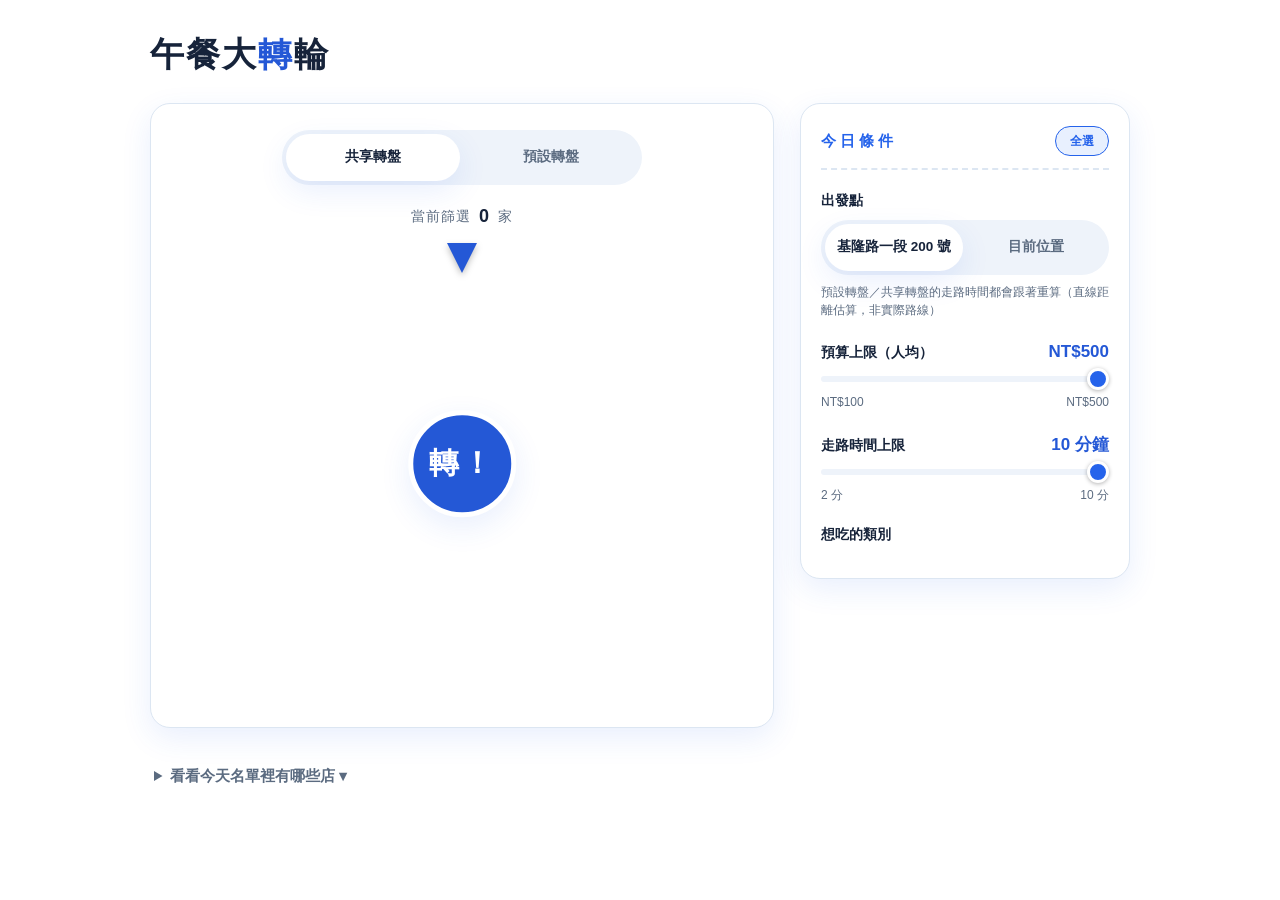
==== index.html @ 502e9728 "QA 全面稽核修復：安全性、bug、無障礙、視覺一致性共 48 項 後端（Supabase）： - 修掉每日轉盤次數上限可被前端繞過的漏洞（p_limit 不再接受呼叫端傳入） - leave_gro" ====
<!DOCTYPE html>
<html lang="zh-Hant">
<head>
<meta charset="utf-8">
<meta name="viewport" content="width=device-width, initial-scale=1">
<title>午餐大轉輪</title>
<link rel="stylesheet" href="style.css">

<link rel="manifest" href="manifest.webmanifest">
<meta name="theme-color" content="#2563EB">
<link rel="icon" href="assets/icons/icon-192.png">
<link rel="apple-touch-icon" href="assets/icons/apple-touch-icon.png">
<meta name="apple-mobile-web-app-capable" content="yes">
<meta name="apple-mobile-web-app-status-bar-style" content="default">
<meta name="apple-mobile-web-app-title" content="午餐轉輪">
</head>
<body>

<div class="app">
  <header class="masthead">
    <div class="masthead-title">
      <h1 class="brand" id="brand">午餐大<span class="zhuan">轉</span>輪</h1>
    </div>
    <div class="auth-bar" id="authBar" hidden>
      <button id="groupsBtn" type="button">飯搭子圈</button>
      <button id="profileBtn" type="button">我的檔案</button>
      <div class="user-menu" id="userMenu">
        <button class="user-menu-trigger" id="userMenuTrigger" type="button" aria-haspopup="true" aria-expanded="false">
          <img class="avatar-thumb" id="avatarThumb" hidden alt="">
          <span class="who" id="who"></span>
        </button>
        <div class="user-menu-panel" id="userMenuPanel" hidden>
          <button id="logoutBtn" type="button">登出</button>
        </div>
      </div>
    </div>
  </header>

  <main class="board">
    <section class="card wheel-panel" aria-label="轉輪">
      <div class="wheel-tabs" role="tablist" aria-label="轉盤來源">
        <button class="wheel-tab on" id="tabShared" type="button" role="tab" aria-selected="true">共享轉盤<span class="wheel-tab-count" id="sharedCount" hidden>0</span></button>
        <button class="wheel-tab" id="tabDefault" type="button" role="tab" aria-selected="false">預設轉盤</button>
      </div>
      <button class="add-spot-btn" id="addSpotBtn" type="button" hidden>+ 新增地點到共享清單</button>
      <div class="group-banner" id="groupBanner" hidden>
        <div class="group-banner-head">
          <span class="group-banner-title">🍚 飯搭子圈：<span id="groupBannerName"></span></span>
          <button class="group-banner-leave" id="groupBannerLeave" type="button">離開群組模式</button>
        </div>
        <div class="group-banner-turn" id="groupBannerTurn" aria-live="polite"></div>
        <button type="button" class="group-banner-result" id="groupBannerResult" hidden aria-live="polite"></button>
      </div>
      <div class="wheel-meta">
        <div class="match-count">當前篩選 <b id="count">0</b> 家</div>
        <span class="quota-badge" id="quotaBadge" hidden></span>
      </div>
      <div class="wheel-stage" id="stage">
        <div class="pointer" aria-hidden="true"></div>
        <canvas id="wheel" width="1000" height="1000" aria-label="午餐轉輪"></canvas>
        <button class="hub" id="spinBtn">轉！</button>
        <div class="empty-note" id="emptyNote">沒有符合條件的店 😥<br>放寬一點預算或走路時間吧</div>
        <div class="bonus-invite" id="bonusInvite" hidden>
          <div class="bonus-invite-inner">
            <div class="bonus-invite-emoji">📺</div>
            <div class="bonus-invite-text">今天的次數用完了<br>看廣告多轉一次？</div>
            <button class="btn btn-go" id="bonusWatchBtn">看廣告，多轉一次</button>
          </div>
        </div>
      </div>
      <div class="hint" id="hint" role="status" aria-live="polite"></div>
    </section>

    <aside class="card slip" aria-label="今日條件">
      <div class="slip-head">
        <h2>今日條件</h2>
        <span class="cats-head-actions">
          <button id="allCats" class="cats-all-btn" type="button">全選</button>
        </span>
      </div>

      <div class="field" id="originField">
        <label>出發點</label>
        <div class="wheel-tabs origin-tabs" role="tablist" aria-label="出發點">
          <button class="wheel-tab on" id="originDefaultBtn" type="button" role="tab" aria-selected="true">基隆路一段 200 號</button>
          <button class="wheel-tab" id="originGpsBtn" type="button" role="tab" aria-selected="false">目前位置</button>
        </div>
        <div class="origin-msg" id="originMsg" role="status" aria-live="polite">預設轉盤／共享轉盤的走路時間都會跟著重算（直線距離估算，非實際路線）</div>
      </div>

      <div class="field">
        <label for="budget">預算上限（人均）<output id="budgetOut">NT$500</output></label>
        <input type="range" id="budget" min="100" max="500" step="50" value="500">
        <div class="scale-ends"><span>NT$100</span><span>NT$500</span></div>
      </div>

      <div class="field">
        <label for="walk">走路時間上限<output id="walkOut">10 分鐘</output></label>
        <input type="range" id="walk" min="2" max="10" step="1" value="10">
        <div class="scale-ends"><span>2 分</span><span>10 分</span></div>
      </div>

      <div>
        <div class="cats-head">
          <span>想吃的類別</span>
        </div>
        <div class="chips" id="chips"></div>
      </div>
    </aside>
  </main>

  <details class="roster">
    <summary>看看今天名單裡有哪些店 ▾</summary>
    <div class="roster-grid" id="roster"></div>
  </details>
</div>

<div class="veil" id="veil" aria-hidden="true">
  <div class="ticket" id="resultDialog" role="dialog" aria-modal="true" aria-labelledby="rTitle" tabindex="-1">
    <button class="close" id="closeModal" aria-label="關閉">×</button>
    <div class="ticket-inner">
      <div class="eyebrow">今日午餐就決定是</div>
      <h2 class="r-title" id="rTitle"></h2>
      <div class="badges" id="rBadges"></div>
      <div class="addr" id="rAddr"></div>
      <div class="note" id="rNote"></div>
      <div class="actions">
        <a class="btn btn-go" id="rMap" target="_blank" rel="noopener">🗺️ 開 Google 地圖出發</a>
        <button class="btn btn-again" id="rAgain">手滑了，再轉一次</button>
      </div>
    </div>
  </div>
</div>

<div class="veil" id="groupResultVeil" aria-hidden="true">
  <div class="ticket" id="groupResultDialog" role="dialog" aria-modal="true" aria-labelledby="groupResultTitle" tabindex="-1">
    <button class="close" id="groupResultCloseBtn" aria-label="關閉">×</button>
    <div class="ticket-inner">
      <div class="eyebrow">今天大家跟著吃</div>
      <h2 class="r-title" id="groupResultTitle"></h2>
      <div class="badges" id="groupResultBadges"></div>
      <div class="addr" id="groupResultAddr"></div>
      <div class="group-result-meta" id="groupResultMeta"></div>
      <div class="actions">
        <a class="btn btn-go" id="groupResultMap" target="_blank" rel="noopener">🗺️ 開 Google 地圖出發</a>
      </div>
    </div>
  </div>
</div>

<div class="gate" id="gate" aria-hidden="true">
  <div class="gate-card" role="dialog" aria-modal="true" aria-labelledby="gateTitle">
    <div class="g-emoji" aria-hidden="true">🍱</div>
    <h2 id="gateTitle">先登入，再開轉</h2>
    <p>每人每天有 <strong>3 次</strong>轉盤機會。<br>輸入帳號與密碼，沒有帳號會自動幫你建立。</p>
    <label class="sr-only" for="gateEmail">Email</label>
    <input type="email" id="gateEmail" placeholder="you@example.com" autocomplete="email" inputmode="email">
    <label class="sr-only" for="gatePassword">密碼</label>
    <input type="password" id="gatePassword" placeholder="密碼（至少 6 碼）" autocomplete="current-password">
    <button class="btn btn-go" id="gateSubmit">登入 / 註冊</button>
    <div class="g-msg" id="gateMsg" role="status" aria-live="polite"></div>
  </div>
</div>

<div class="bonus-veil" id="bonusVeil" aria-hidden="true">
  <div class="bonus-card" id="bonusDialog" role="dialog" aria-modal="true" aria-labelledby="bonusTitle" tabindex="-1">
    <button class="close" id="bonusCloseBtn" aria-label="關閉">×</button>
    <div class="bonus-media">
      <span class="bonus-tag">廣告</span>
      <a id="bonusLink" href="https://www.bankee.com.tw/event/LoanIntro/index.html" target="_blank" rel="noopener noreferrer">
        <img id="bonusImg" src="assets/bonus-offer.jpg" alt="遠銀 Bankee 廣告" width="960" height="427" loading="eager">
      </a>
    </div>
    <div class="bonus-copy" id="bonusTitle">🏦 遠銀 Bankee — 數位帳戶新戶好禮天天抽</div>
    <div class="bonus-timer" id="bonusTimer">廣告播放中…</div>
  </div>
</div>

<div class="spot-veil" id="spotVeil" aria-hidden="true">
  <div class="spot-card" role="dialog" aria-modal="true" aria-labelledby="spotTitle">
    <button class="close" id="spotCloseBtn" aria-label="關閉">×</button>
    <h2 id="spotTitle">新增地點到共享清單</h2>
    <p class="spot-hint">貼 Google Maps 網址可以自動帶入店名、經緯度、估算走路時間（直線距離換算，僅供參考）；價位跟類別 Google 網址裡沒有這些資料，麻煩手動選一下。</p>

    <label class="spot-field">
      <span>Google Maps 網址</span>
      <div class="spot-quick">
        <input type="url" id="spotQuickUrl" placeholder="貼上 Google Maps 網址…">
        <button class="btn btn-again" id="spotAutoFillBtn" type="button">自動帶入</button>
      </div>
    </label>
    <div class="spot-quick-msg" id="spotQuickMsg"></div>

    <label class="spot-field">
      <span>店名</span>
      <input type="text" id="spotName" maxlength="80" placeholder="店名">
    </label>
    <label class="spot-field">
      <span>類別</span>
      <select id="spotCat"></select>
    </label>
    <div class="spot-row">
      <label class="spot-field">
        <span>價位下限</span>
        <input type="number" id="spotPriceMin" min="0" max="5000" step="10" placeholder="60">
      </label>
      <label class="spot-field">
        <span>價位上限</span>
        <input type="number" id="spotPriceMax" min="0" max="5000" step="10" placeholder="200">
      </label>
    </div>
    <label class="spot-field">
      <span>走路時間（分鐘）</span>
      <input type="number" id="spotWalk" min="0" max="240" step="1" placeholder="5">
    </label>

    <div class="spot-msg" id="spotMsg" role="status" aria-live="polite"></div>
    <button class="btn btn-go" id="spotSubmitBtn" type="button">新增到共享清單</button>
    <button class="btn btn-again" id="spotCancelBtn" type="button">取消</button>
  </div>
</div>

<div class="profile-veil" id="profileVeil" aria-hidden="true">
  <div class="profile-card" role="dialog" aria-modal="true" aria-labelledby="profileTitle">
    <button class="close" id="profileCloseBtn" aria-label="關閉">×</button>
    <h2 id="profileTitle">我的檔案</h2>
    <div class="profile-email" id="profileEmail"></div>

    <div class="profile-avatar-row">
      <img class="profile-avatar-preview" id="profileAvatarPreview" alt="大頭照預覽">
      <label class="profile-field" style="flex:1">
        <span>大頭照（最大 2MB）</span>
        <input type="file" id="profileAvatarInput" accept="image/png,image/jpeg,image/webp,image/gif">
      </label>
    </div>
    <label class="profile-field">
      <span>暱稱</span>
      <input type="text" id="profileNickname" maxlength="40" placeholder="想讓大家怎麼叫你？">
    </label>
    <div class="profile-msg" id="profileMsg" role="status" aria-live="polite"></div>
    <button class="btn btn-go" id="profileSaveBtn" type="button">儲存</button>

    <div class="profile-history">
      <h3>我的轉盤紀錄</h3>
      <div class="profile-history-list" id="profileHistoryList">
        <div class="profile-history-empty">還沒轉過，快去轉一次吧</div>
      </div>
    </div>
  </div>
</div>

<div class="groups-veil" id="groupsVeil" aria-hidden="true">
  <div class="groups-card" role="dialog" aria-modal="true" aria-labelledby="groupsTitle">
    <button class="close" id="groupsCloseBtn" aria-label="關閉">×</button>

    <div id="groupListView">
      <h2 id="groupsTitle">飯搭子圈</h2>
      <div class="group-create-row">
        <label class="sr-only" for="groupNameInput">新群組名稱</label>
        <input type="text" id="groupNameInput" maxlength="60" placeholder="新群組名稱…">
        <button class="btn btn-go" id="groupCreateBtn" type="button">＋ 建立</button>
      </div>
      <div class="groups-msg" id="groupListMsg" role="status" aria-live="polite"></div>

      <h3 class="group-list-subhead">我的飯搭子圈</h3>
      <div class="group-list" id="groupList">
        <div class="group-list-empty">還沒有加入任何飯搭子圈</div>
      </div>

      <h3 class="group-list-subhead">探索飯搭子圈</h3>
      <div class="group-list" id="allGroupList">
        <div class="group-list-empty loading">載入中…</div>
      </div>
    </div>

    <div id="groupDetailView" hidden>
      <button class="group-detail-back" id="groupDetailBack" type="button">‹ 回列表</button>
      <h2 class="group-detail-name" id="groupDetailName"></h2>

      <button type="button" class="group-today-result" id="groupDetailResult" hidden></button>

      <div class="group-add-member">
        <label class="sr-only" for="groupAddEmail">輸入 email 加入名單</label>
        <input type="email" id="groupAddEmail" placeholder="輸入 email 加入名單…">
        <button class="btn btn-again" id="groupAddBtn" type="button">加入名單</button>
      </div>
      <div class="groups-msg" id="groupDetailMsg" role="status" aria-live="polite"></div>

      <div class="group-member-list" id="groupMemberList"></div>

      <button class="btn btn-go" id="groupUseWheelBtn" type="button">用這個群組轉盤</button>
      <button type="button" class="group-leave-btn" id="groupLeaveBtn">退出這個飯搭子圈</button>
    </div>
  </div>
</div>

<div id="srAnnounce" class="sr-only" role="status" aria-live="polite"></div>

<script type="module" src="script.js"></script>
</body>
</html>
---- style.css ----
/* ══════════════════════════════════════════════════════════
     設計系統 Design Tokens
     配色：藍白極簡風。--accent／--action 都在同一個藍色家族裡
     （--action 是主按鈕用的正藍，--accent 是輔助強調用的中藍），
     搭大量白／淺灰藍留白。只有亮色模式，不跟隨系統切換暗色。
     ══════════════════════════════════════════════════════════ */
  :root {
    /* 顏色 */
    --bg: #FFFFFF;
    --surface: #FFFFFF;
    --surface-2: #EEF3FA;
    --text: #16233A;
    --text-2: #5B6B80;
    --line: #DCE6F2;
    --accent: #2563EB;
    --accent-soft: #E8F0FE;
    --accent-ink: #FFFFFF;
    --action: #2458D6;
    --action-hover: #1D46B0;
    --action-ink: #FFFFFF;
    --amber: #8A5A12; /* 原本 #E8A33D 在白底上文字對比只有約 2.16:1，未達 WCAG AA 4.5:1，加深至此（issue #012） */
    --chip-bg: #EEF3FA;
    --shadow: 0 10px 30px rgba(37, 99, 235, .10);
    --shadow-lg: 0 18px 50px rgba(37, 99, 235, .16);

    /* 圓角弧度 */
    --radius-sm: 8px;
    --radius-md: 12px;
    --radius-lg: 20px;
    --radius-pill: 999px;

    /* 字體大小 */
    --fs-xs: 12px;
    --fs-sm: 12.5px;
    --fs-md: 13px;
    --fs-base: 14px;
    --fs-lg: 15px;
  }

  * { box-sizing: border-box; }
  html, body { margin: 0; padding: 0; }
  /* 視覺上隱藏但螢幕閱讀器讀得到，給只需要播報、不需要顯示的文字用 */
  .sr-only {
    position: absolute; width: 1px; height: 1px; padding: 0; margin: -1px;
    overflow: hidden; clip: rect(0, 0, 0, 0); white-space: nowrap; border: 0;
  }
  body {
    background: var(--bg);
    color: var(--text);
    font-family: "Microsoft JhengHei", "PingFang TC", "Noto Sans TC", "Heiti TC", sans-serif;
    line-height: 1.55;
    -webkit-font-smoothing: antialiased;
  }

  .app { max-width: 1020px; margin: 0 auto; padding: 28px 20px 48px; }

  /* ── header ── */
  header.masthead {
    display: flex; justify-content: space-between; align-items: center;
    flex-wrap: wrap; gap: 14px; margin-bottom: 22px;
  }
  .masthead-title { display: flex; align-items: baseline; gap: 14px; flex-wrap: wrap; }
  .brand {
    font-size: 34px; font-weight: 900; letter-spacing: 2px; margin: 0;
    display: inline-flex; align-items: baseline;
  }
  .brand .zhuan {
    display: inline-block; color: var(--action);
    transition: transform .3s;
  }
  .brand.spinning .zhuan { animation: zhuan-spin 1s linear infinite; }
  @keyframes zhuan-spin { to { transform: rotate(360deg); } }

  /* ── layout ── */
  main.board { display: grid; grid-template-columns: minmax(0, 1fr) 330px; gap: 26px; align-items: start; }
  @media (max-width: 860px) { main.board { grid-template-columns: 1fr; } }

  .card {
    background: var(--surface); border: 1px solid var(--line);
    border-radius: var(--radius-lg); box-shadow: var(--shadow);
  }

  /* ── wheel panel ── */
  .wheel-panel { padding: 26px 22px 30px; display: flex; flex-direction: column; align-items: center; gap: 18px; }

  .wheel-tabs { display: flex; gap: 4px; background: var(--chip-bg); padding: 4px; border-radius: var(--radius-pill); width: 100%; max-width: 360px; }
  .wheel-tab {
    flex: 1; border: none; background: transparent; padding: 13px 10px; border-radius: var(--radius-pill);
    font: inherit; font-size: 13.5px; font-weight: 700; color: var(--text-2); cursor: pointer;
    display: flex; align-items: center; justify-content: center; gap: 5px; transition: all .12s;
  }
  .wheel-tab.on { background: var(--surface); color: var(--text); box-shadow: var(--shadow); }
  .wheel-tab-count {
    font-size: var(--fs-xs); font-weight: 700; color: var(--accent); background: var(--accent-soft);
    border-radius: var(--radius-pill); padding: 1px 7px; font-variant-numeric: tabular-nums;
  }

  .add-spot-btn {
    border: 1.5px dashed var(--accent); background: var(--accent-soft); color: var(--accent);
    border-radius: var(--radius-pill); padding: 7px 16px; font: inherit; font-size: var(--fs-md); font-weight: 700; cursor: pointer;
  }
  .add-spot-btn:hover { filter: brightness(1.04); }

  /* ── 飯搭子圈：群組模式橫幅 ── */
  .group-banner {
    width: 100%; border-radius: 14px; padding: 12px 14px; font-size: var(--fs-md);
    background: var(--accent-soft); color: var(--text); display: flex; flex-direction: column; gap: 8px;
  }
  .group-banner[hidden] { display: none; }
  .group-banner-head { display: flex; align-items: center; justify-content: space-between; gap: 8px; }
  .group-banner-title {
    font-weight: 800; font-size: 13.5px; min-width: 0;
    overflow: hidden; text-overflow: ellipsis; white-space: nowrap;
  }
  .group-banner-leave {
    background: none; border: none; color: var(--text-2); font: inherit; font-size: var(--fs-xs);
    cursor: pointer; text-decoration: underline; padding: 12px 10px; margin: -10px -6px; flex: none;
  }
  .group-banner-turn { font-size: var(--fs-sm); color: var(--text-2); }
  .group-banner-turn.mine { color: var(--accent); font-weight: 700; }
  .group-banner-result {
    font: inherit; font-size: var(--fs-sm); background: var(--surface); border: none; border-radius: 10px;
    padding: 8px 10px; display: flex; align-items: center; gap: 6px; flex-wrap: wrap;
    width: 100%; text-align: left; color: var(--text); cursor: pointer;
  }
  .group-banner-result:hover, .group-banner-result:focus-visible { filter: brightness(0.97); }
  .result-hint { margin-left: auto; color: var(--text-2); font-size: var(--fs-xs); }

  /* 「當前篩選 X 家」跟「今天還可轉 N 次」語意上是同一組資訊，用一個
     容器包起來讓間距比 panel 其他區塊窄，視覺上讀成一組（issue #044）。 */
  .wheel-meta { display: flex; align-items: center; justify-content: center; gap: 10px; flex-wrap: wrap; }
  .match-count {
    font-size: var(--fs-base); color: var(--text-2); letter-spacing: 1px;
    display: flex; align-items: center; gap: 8px;
  }
  .match-count b { color: var(--text); font-size: 18px; font-variant-numeric: tabular-nums; }

  .wheel-stage { position: relative; width: min(100%, 430px); aspect-ratio: 1; }
  canvas#wheel { width: 100%; height: 100%; display: block; }
  .pointer {
    position: absolute; top: -6px; left: 50%; transform: translateX(-50%);
    width: 0; height: 0; z-index: 3;
    border-left: 15px solid transparent; border-right: 15px solid transparent;
    border-top: 30px solid var(--action);
    filter: drop-shadow(0 3px 3px rgba(0,0,0,.25));
  }
  .hub {
    position: absolute; top: 50%; left: 50%; transform: translate(-50%, -50%);
    width: 25%; aspect-ratio: 1; border-radius: 50%;
    background: var(--action); color: var(--action-ink);
    border: 5px solid var(--surface);
    font: inherit; font-size: clamp(22px, 5vw, 30px); font-weight: 900; letter-spacing: 3px;
    cursor: pointer; z-index: 2; box-shadow: var(--shadow);
    transition: transform .15s, background .15s;
  }
  .hub:hover:not(:disabled) { background: var(--action-hover); transform: translate(-50%, -50%) scale(1.05); }
  .hub:active:not(:disabled) { transform: translate(-50%, -50%) scale(.96); }
  .hub:disabled { cursor: not-allowed; filter: saturate(.4) brightness(.85); }
  .hub:focus-visible, button:focus-visible, a.btn:focus-visible {
    outline: 3px solid var(--accent); outline-offset: 2px;
  }
  .empty-note {
    position: absolute; inset: 0; display: none; z-index: 4;
    align-items: center; justify-content: center; text-align: center;
    background: color-mix(in srgb, var(--surface) 82%, transparent);
    border-radius: 50%; padding: 18%; font-size: var(--fs-lg); color: var(--text-2);
  }
  .wheel-stage.empty .empty-note { display: flex; }
  .wheel-stage.empty .hub { display: none; }

  .hint { font-size: var(--fs-sm); color: var(--text-2); }

  /* ── controls (order slip) ── */
  .slip { padding: 22px 20px; display: flex; flex-direction: column; gap: 20px; }
  .slip-head {
    display: flex; justify-content: space-between; align-items: center; gap: 10px;
    border-bottom: 2px dashed var(--line); padding-bottom: 12px;
  }
  .slip h2 { margin: 0; font-size: var(--fs-lg); letter-spacing: 4px; color: var(--accent); }
  .field label { display: flex; justify-content: space-between; align-items: baseline; font-size: var(--fs-base); font-weight: 700; }
  .field output {
    color: var(--action); font-size: 17px; font-weight: 900; font-variant-numeric: tabular-nums;
  }
  #originField label { margin-bottom: 8px; }
  .origin-tabs { max-width: none; }
  .origin-tabs .wheel-tab:disabled { opacity: .55; cursor: progress; }
  .origin-msg { font-size: var(--fs-xs); color: var(--text-2); margin-top: 8px; line-height: 1.5; }
  .origin-msg.err { color: var(--action); }
  .origin-msg.ok { color: var(--accent); }
  input[type="range"] {
    width: 100%; margin: 10px 0 0; appearance: none; -webkit-appearance: none;
    height: 6px; border-radius: 3px; background: var(--chip-bg); outline-offset: 4px;
  }
  input[type="range"]::-webkit-slider-thumb {
    -webkit-appearance: none; appearance: none;
    width: 22px; height: 22px; border-radius: 50%;
    background: var(--accent); border: 3px solid var(--surface);
    box-shadow: 0 1px 4px rgba(0,0,0,.3); cursor: pointer;
  }
  input[type="range"]::-moz-range-thumb {
    width: 16px; height: 16px; border-radius: 50%;
    background: var(--accent); border: 3px solid var(--surface);
    box-shadow: 0 1px 4px rgba(0,0,0,.3); cursor: pointer;
  }
  input[type="range"]:focus-visible { outline: 3px solid var(--accent); outline-offset: 4px; }
  .scale-ends { display: flex; justify-content: space-between; font-size: var(--fs-xs); color: var(--text-2); margin-top: 3px; }

  .cats-head { display: flex; justify-content: space-between; align-items: center; }
  .cats-head > span:first-child { font-size: var(--fs-base); font-weight: 700; }
  .cats-head-actions { display: flex; align-items: center; gap: 8px; }
  .cats-head-actions button {
    font: inherit; font-size: var(--fs-xs); font-weight: 700; cursor: pointer;
    border-radius: var(--radius-pill); padding: 5px 14px; transition: filter .12s, background .12s;
  }
  .cats-head-actions .cats-all-btn {
    border: 1.5px solid var(--accent); background: var(--accent-soft); color: var(--accent);
  }
  .cats-head-actions .cats-all-btn:hover { filter: brightness(1.04); }
  .chips { display: flex; flex-wrap: wrap; gap: 10px; margin-top: 10px; }
  .chip {
    border: 1.5px solid var(--line); background: var(--surface-2); color: var(--text-2);
    border-radius: var(--radius-pill); padding: 10px 14px; font: inherit; font-size: var(--fs-md); cursor: pointer;
    transition: all .12s;
  }
  .chip.on { background: var(--accent); border-color: var(--accent); color: var(--accent-ink); font-weight: 700; }
  .chip .n { opacity: .75; font-size: var(--fs-xs); margin-left: 3px; font-variant-numeric: tabular-nums; }

  /* ── list ── */
  details.roster { margin-top: 26px; }
  details.roster summary {
    cursor: pointer; font-weight: 700; font-size: var(--fs-lg); color: var(--text-2);
    padding: 10px 4px; user-select: none;
  }
  .roster-grid { display: grid; grid-template-columns: repeat(auto-fill, minmax(280px, 1fr)); gap: 10px; margin-top: 10px; }
  .r-row {
    background: var(--surface); border: 1px solid var(--line); border-radius: var(--radius-md);
    padding: 12px 14px; display: flex; flex-direction: column; gap: 4px; font-size: 13.5px;
    position: relative;
  }
  .r-row.skipped { opacity: .45; }
  .r-row .r-name { font-weight: 700; font-size: 14.5px; display: flex; justify-content: space-between; gap: 8px; padding-right: 46px; }
  .r-row .r-meta { color: var(--text-2); display: flex; gap: 10px; flex-wrap: wrap; font-variant-numeric: tabular-nums; }
  .r-row .r-note { color: var(--text-2); font-size: var(--fs-sm); }
  /* 44x44 是 WCAG 2.5.5 建議的最小觸控目標，原本只有 24x24px 在手機上很難點中（issue #007） */
  .r-edit-btn {
    position: absolute; top: 4px; right: 4px; width: 44px; height: 44px; border-radius: 50%;
    border: none; background: var(--surface-2); color: var(--text-2); cursor: pointer;
    display: flex; align-items: center; justify-content: center; font-size: var(--fs-base); padding: 0;
    transition: background .12s, color .12s;
  }
  .r-edit-btn:hover { background: var(--accent-soft); color: var(--accent); }

  /* ── result modal ── */
  .veil {
    position: fixed; inset: 0; z-index: 50; display: none;
    align-items: center; justify-content: center; padding: 20px;
    background: rgba(20, 16, 12, .6); backdrop-filter: blur(4px);
  }
  .veil.show { display: flex; }
  .ticket {
    background: var(--surface); border-radius: var(--radius-lg); box-shadow: var(--shadow-lg);
    width: min(430px, 100%); padding: 12px; position: relative;
    animation: pop .35s cubic-bezier(.2, 1.4, .4, 1);
  }
  @keyframes pop { from { transform: scale(.7); opacity: 0; } }
  .ticket-inner {
    border: 2px dashed var(--line); border-radius: 14px; padding: 26px 22px 22px;
    display: flex; flex-direction: column; gap: 14px; text-align: center;
  }
  .ticket .eyebrow { font-size: var(--fs-md); letter-spacing: 5px; color: var(--accent); font-weight: 700; }
  .ticket .r-title { font-size: 30px; font-weight: 900; line-height: 1.25; text-wrap: balance; margin: 0; }
  .ticket .badges { display: flex; justify-content: center; gap: 8px; flex-wrap: wrap; }
  .badge {
    background: var(--chip-bg); border-radius: var(--radius-pill); padding: 4px 12px; font-size: var(--fs-md);
    font-variant-numeric: tabular-nums;
  }
  .badge.money { background: var(--accent-soft); color: var(--accent); font-weight: 700; }
  .ticket .addr { font-size: 13.5px; color: var(--text-2); }
  .ticket .note { font-size: var(--fs-md); color: var(--amber); font-weight: 700; }
  .group-result-meta { font-size: 13.5px; color: var(--text-2); }
  .ticket .actions { display: flex; flex-direction: column; gap: 9px; margin-top: 6px; }
  .btn {
    border: none; border-radius: var(--radius-md); padding: 12px 16px; font: inherit; font-size: var(--fs-lg);
    font-weight: 700; cursor: pointer; text-decoration: none; display: block; text-align: center;
    transition: filter .12s, transform .12s;
  }
  .btn:hover { filter: brightness(1.06); }
  .btn:active { transform: scale(.98); }
  .btn-go { background: var(--accent); color: var(--accent-ink); }
  .btn-again { background: var(--chip-bg); color: var(--text); }
  .ticket .close {
    position: absolute; top: 10px; right: 14px; background: none; border: none;
    font-size: 22px; color: var(--text-2); cursor: pointer; line-height: 1; padding: 11px;
  }

  /* ── confetti ── */
  .confetti {
    position: fixed; z-index: 60; top: -20px; pointer-events: none;
    animation: fall linear forwards;
  }
  @keyframes fall {
    to { transform: translateY(105vh) rotate(720deg); opacity: .6; }
  }
  /* 所有用 pop 進場動畫的彈窗都要涵蓋，之前只列了 .ticket／.gate-card
     兩個，bonus/spot/profile/groups 四個彈窗被漏掉了（issue #027）。 */
  @media (prefers-reduced-motion: reduce) {
    .brand.spinning .zhuan { animation: none; }
    .ticket, .gate-card, .bonus-card, .spot-card, .profile-card, .groups-card { animation: none; }
    .confetti { display: none; }
    .group-list-empty.loading { animation: none; }
  }

  /* ── auth bar ── */
  .auth-bar { display: flex; flex-wrap: wrap; justify-content: flex-end; align-items: center; gap: 10px; font-size: var(--fs-md); color: var(--text-2); }
  .auth-bar[hidden] { display: none; }
  .auth-bar .who { max-width: 190px; overflow: hidden; text-overflow: ellipsis; white-space: nowrap; }
  .auth-bar button {
    background: none; border: 1px solid var(--line); color: var(--text-2);
    font: inherit; font-size: var(--fs-sm); border-radius: var(--radius-pill); padding: 4px 12px; cursor: pointer;
    transition: border-color .12s, color .12s;
  }
  .auth-bar button:hover { border-color: var(--action); color: var(--action); }
  .avatar-thumb {
    width: 24px; height: 24px; border-radius: 50%; object-fit: cover;
    border: 1.5px solid var(--line); vertical-align: middle;
  }
  .avatar-thumb[hidden] { display: none; }

  /* ── 使用者選單（大頭照＋email，網頁最右邊，點了才展開登出）── */
  .user-menu { position: relative; }
  .user-menu-trigger {
    display: flex; align-items: center; gap: 6px;
    background: none; border: 1px solid var(--line); color: var(--text-2);
    font: inherit; font-size: var(--fs-sm); border-radius: var(--radius-pill);
    padding: 3px 12px 3px 4px; cursor: pointer; transition: border-color .12s, color .12s;
  }
  .user-menu-trigger:hover, .user-menu-trigger[aria-expanded="true"] { border-color: var(--action); color: var(--action); }
  .user-menu-panel {
    position: absolute; top: calc(100% + 8px); right: 0; z-index: 30; min-width: 120px;
    background: var(--surface); border: 1px solid var(--line); border-radius: var(--radius-md);
    box-shadow: var(--shadow-lg); padding: 6px;
  }
  .user-menu-panel[hidden] { display: none; }
  .user-menu-panel button {
    width: 100%; text-align: left; background: none; border: none; color: var(--text);
    font: inherit; font-size: var(--fs-md); padding: 8px 10px; border-radius: var(--radius-sm); cursor: pointer;
  }
  .user-menu-panel button:hover { background: var(--surface-2); color: var(--action); }

  .quota-badge {
    background: var(--accent-soft); color: var(--accent); font-weight: 700;
    border-radius: var(--radius-pill); padding: 4px 12px; font-size: var(--fs-md); font-variant-numeric: tabular-nums;
  }
  .quota-badge[hidden] { display: none; }
  .quota-badge.spent { background: color-mix(in srgb, var(--action) 16%, transparent); color: var(--action); }

  /* ── login gate ── */
  .gate {
    position: fixed; inset: 0; z-index: 70; display: none;
    align-items: center; justify-content: center; padding: 20px;
    background: rgba(20, 16, 12, .6); backdrop-filter: blur(4px);
  }
  .gate.show { display: flex; }
  .gate-card {
    background: var(--surface); border-radius: var(--radius-lg); box-shadow: var(--shadow-lg);
    width: min(400px, 100%); padding: 30px 26px; text-align: center;
    display: flex; flex-direction: column; gap: 15px;
    animation: pop .3s cubic-bezier(.2, 1.4, .4, 1);
  }
  .gate-card .g-emoji { font-size: 40px; }
  .gate-card h2 { margin: 0; font-size: 22px; font-weight: 900; }
  .gate-card p { margin: 0; font-size: 13.5px; color: var(--text-2); line-height: 1.6; }
  .gate-card input[type="email"], .gate-card input[type="password"] {
    width: 100%; padding: 12px 14px; border: 1.5px solid var(--line); border-radius: var(--radius-md);
    font: inherit; font-size: var(--fs-lg); background: var(--surface-2); color: var(--text);
  }
  .gate-card input[type="email"]:focus-visible, .gate-card input[type="password"]:focus-visible { outline: 3px solid var(--accent); outline-offset: 2px; }
  .gate-card .g-msg { font-size: var(--fs-md); min-height: 18px; }
  .gate-card .g-msg.err { color: var(--action); }
  .gate-card .g-msg.ok { color: var(--accent); font-weight: 700; }
  .gate-card .btn[disabled] { opacity: .55; cursor: progress; }

  /* ── 廣告加轉視窗（滿版）── */
  .bonus-veil {
    position: fixed; inset: 0; z-index: 65; display: none;
    align-items: center; justify-content: center; padding: 0;
    background: #000; backdrop-filter: blur(4px);
  }
  .bonus-veil.show { display: flex; }
  .bonus-card {
    background: #000; box-shadow: none; border-radius: 0;
    width: 100vw; height: 100vh; height: 100dvh;
    padding: 0; text-align: center; position: relative;
    display: flex; flex-direction: column; gap: 0;
    animation: pop .3s cubic-bezier(.2, 1.4, .4, 1);
  }
  .bonus-card .close {
    position: absolute; top: max(12px, env(safe-area-inset-top)); right: max(12px, env(safe-area-inset-right));
    background: rgba(0,0,0,.55); border: none; border-radius: var(--radius-pill);
    font-size: 24px; color: #fff; cursor: pointer; line-height: 1; padding: 8px 13px; z-index: 2;
  }
  .bonus-card .close[disabled] { opacity: .35; cursor: progress; }
  .bonus-media {
    position: relative; flex: 1; min-height: 0; overflow: hidden;
    display: flex; align-items: center; justify-content: center;
  }
  .bonus-media a { display: flex; min-height: 0; max-width: 100%; max-height: 100%; }
  .bonus-media img { max-width: 100%; max-height: 100%; width: auto; height: auto; display: block; object-fit: contain; }
  .bonus-media .bonus-tag {
    position: absolute; top: 12px; left: 12px; font-size: var(--fs-xs); font-weight: 700; color: #fff;
    background: rgba(0,0,0,.45); border-radius: var(--radius-pill); padding: 2px 9px;
  }
  .bonus-copy { font-size: var(--fs-base); color: #fff; padding: 14px 20px 0; flex: none; }
  .bonus-timer { font-size: var(--fs-md); color: rgba(255,255,255,.7); font-variant-numeric: tabular-nums; padding: 4px 20px max(14px, env(safe-area-inset-bottom)); flex: none; }
  .bonus-card .btn[disabled] { opacity: .45; cursor: progress; }

  /* ── 共享轉盤：新增地點 ── */
  .spot-veil {
    position: fixed; inset: 0; z-index: 70; display: none;
    align-items: center; justify-content: center; padding: 20px;
    background: rgba(20, 16, 12, .6); backdrop-filter: blur(4px);
  }
  .spot-veil.show { display: flex; }
  .spot-card {
    background: var(--surface); border-radius: var(--radius-lg); box-shadow: var(--shadow-lg);
    width: min(420px, 100%); max-height: 88vh; overflow-y: auto;
    padding: 26px 24px; position: relative; text-align: left;
    display: flex; flex-direction: column; gap: 12px;
    animation: pop .3s cubic-bezier(.2, 1.4, .4, 1);
  }
  .spot-card h2 { margin: 0; font-size: 19px; font-weight: 900; padding-right: 22px; }
  .spot-card .close {
    position: absolute; top: 10px; right: 12px; background: none; border: none;
    font-size: 22px; color: var(--text-2); cursor: pointer; line-height: 1; padding: 11px;
  }
  .spot-hint { margin: 0; font-size: var(--fs-sm); color: var(--text-2); line-height: 1.6; }
  .spot-quick { display: flex; gap: 8px; }
  .spot-quick input { flex: 1; min-width: 0; }
  .spot-quick .btn { padding: 10px 14px; font-size: var(--fs-md); white-space: nowrap; }
  .spot-quick-msg { font-size: var(--fs-xs); color: var(--text-2); min-height: 16px; }
  .spot-quick-msg.err { color: var(--action); }
  .spot-quick-msg.ok { color: var(--accent); font-weight: 700; }
  .spot-field { display: flex; flex-direction: column; gap: 4px; font-size: var(--fs-md); font-weight: 700; color: var(--text-2); }
  .spot-row { display: flex; gap: 10px; }
  .spot-row .spot-field { flex: 1; }
  .spot-card input, .spot-card select {
    width: 100%; padding: 10px 12px; border: 1.5px solid var(--line); border-radius: 10px;
    font: inherit; font-size: var(--fs-base); background: var(--surface-2); color: var(--text); box-sizing: border-box;
  }
  .spot-card input:focus-visible, .spot-card select:focus-visible { outline: 3px solid var(--accent); outline-offset: 2px; }
  .spot-msg { font-size: var(--fs-md); min-height: 18px; }
  .spot-msg.err { color: var(--action); }
  .spot-msg.ok { color: var(--accent); font-weight: 700; }
  .spot-card .btn[disabled] { opacity: .55; cursor: progress; }

  /* ── 個人檔案 ── */
  .profile-veil {
    position: fixed; inset: 0; z-index: 70; display: none;
    align-items: center; justify-content: center; padding: 20px;
    background: rgba(20, 16, 12, .6); backdrop-filter: blur(4px);
  }
  .profile-veil.show { display: flex; }
  .profile-card {
    background: var(--surface); border-radius: var(--radius-lg); box-shadow: var(--shadow-lg);
    width: min(440px, 100%); max-height: 88vh; overflow-y: auto;
    padding: 26px 24px; position: relative; text-align: left;
    display: flex; flex-direction: column; gap: 14px;
    animation: pop .3s cubic-bezier(.2, 1.4, .4, 1);
  }
  .profile-card h2 { margin: 0; font-size: 19px; font-weight: 900; padding-right: 22px; }
  .profile-card .close {
    position: absolute; top: 10px; right: 12px; background: none; border: none;
    font-size: 22px; color: var(--text-2); cursor: pointer; line-height: 1; padding: 11px;
  }
  .profile-email { font-size: var(--fs-sm); color: var(--text-2); margin-top: -6px; }
  .profile-avatar-row { display: flex; align-items: center; gap: 14px; }
  /* input[type=file] 原生元素有 intrinsic 寬度，窄 modal 下沒有 min-width:0
     會把整排撐寬、擠出彈窗（issue #008）。 */
  .profile-avatar-row > .profile-field { min-width: 0; }
  .profile-avatar-preview {
    width: 64px; height: 64px; border-radius: 50%; object-fit: cover;
    background: var(--surface-2); border: 1.5px solid var(--line); flex: none;
  }
  .profile-field { display: flex; flex-direction: column; gap: 4px; font-size: var(--fs-md); font-weight: 700; color: var(--text-2); }
  .profile-card input[type="text"], .profile-card input[type="file"] {
    width: 100%; padding: 10px 12px; border: 1.5px solid var(--line); border-radius: 10px;
    font: inherit; font-size: var(--fs-base); background: var(--surface-2); color: var(--text); box-sizing: border-box;
  }
  .profile-card input:focus-visible { outline: 3px solid var(--accent); outline-offset: 2px; }
  .profile-msg { font-size: var(--fs-md); min-height: 18px; }
  .profile-msg.err { color: var(--action); }
  .profile-msg.ok { color: var(--accent); font-weight: 700; }
  .profile-card .btn[disabled] { opacity: .55; cursor: progress; }
  .profile-history { border-top: 1px solid var(--line); padding-top: 12px; }
  .profile-history h3 { margin: 0 0 8px; font-size: var(--fs-base); font-weight: 800; }
  .profile-history-list { display: flex; flex-direction: column; gap: 6px; max-height: 220px; overflow-y: auto; }
  .profile-history-row {
    display: flex; justify-content: space-between; gap: 10px; font-size: var(--fs-sm);
    padding: 7px 9px; border-radius: 8px; background: var(--surface-2);
  }
  .profile-history-row .h-date { color: var(--text-2); white-space: nowrap; }
  .profile-history-row .h-name { font-weight: 700; text-align: right; }
  .profile-history-empty { font-size: var(--fs-sm); color: var(--text-2); }

  /* ── 飯搭子圈 ── */
  .groups-veil {
    position: fixed; inset: 0; z-index: 70; display: none;
    align-items: center; justify-content: center; padding: 20px;
    background: rgba(20, 16, 12, .6); backdrop-filter: blur(4px);
  }
  .groups-veil.show { display: flex; }
  .groups-card {
    background: var(--surface); border-radius: var(--radius-lg); box-shadow: var(--shadow-lg);
    width: min(460px, 100%); max-height: 88vh; overflow-y: auto;
    padding: 26px 24px; position: relative; text-align: left;
    display: flex; flex-direction: column; gap: 14px;
    animation: pop .3s cubic-bezier(.2, 1.4, .4, 1);
  }
  .groups-card h2 { margin: 0; font-size: 19px; font-weight: 900; padding-right: 22px; }
  .groups-card .close {
    position: absolute; top: 10px; right: 12px; background: none; border: none;
    font-size: 22px; color: var(--text-2); cursor: pointer; line-height: 1; padding: 11px;
  }
  .groups-card input[type="text"], .groups-card input[type="email"] {
    width: 100%; padding: 10px 12px; border: 1.5px solid var(--line); border-radius: 10px;
    font: inherit; font-size: var(--fs-base); background: var(--surface-2); color: var(--text); box-sizing: border-box;
  }
  .groups-card input:focus-visible { outline: 3px solid var(--accent); outline-offset: 2px; }
  .groups-card .btn[disabled] { opacity: .55; cursor: progress; }
  .groups-msg { font-size: var(--fs-md); min-height: 18px; }
  .groups-msg.err { color: var(--action); }
  .groups-msg.ok { color: var(--accent); font-weight: 700; }

  .group-create-row { display: flex; gap: 8px; }
  .group-create-row input { flex: 1; min-width: 0; }
  .group-create-row .btn { padding: 10px 14px; font-size: var(--fs-md); white-space: nowrap; }

  .group-list-subhead { margin: 4px 0 -4px; font-size: var(--fs-sm); font-weight: 800; color: var(--text-2); }
  .group-list { display: flex; flex-direction: column; gap: 8px; }
  .group-list-empty { font-size: var(--fs-sm); color: var(--text-2); }
  /* 讀取中跟「真的是空的」用同一個元素顯示文字，加個呼吸動畫至少讓
     讀取中看起來還「活著」，不會被誤以為已經讀完、結果就是空的（issue #029）。 */
  @keyframes skeleton-pulse { 0%, 100% { opacity: .45; } 50% { opacity: .9; } }
  .group-list-empty.loading { animation: skeleton-pulse 1.2s ease-in-out infinite; }
  .group-list-item {
    display: flex; align-items: center; justify-content: space-between; gap: 10px;
    padding: 10px 12px; border-radius: var(--radius-md); background: var(--surface-2);
    border: 1.5px solid var(--line); cursor: pointer; text-align: left;
    font: inherit; color: var(--text); width: 100%;
  }
  .group-list-item:hover { border-color: var(--accent); }
  .group-list-item.discover { cursor: default; }
  .group-list-item.discover:hover { border-color: var(--line); }
  .group-list-item .g-name {
    font-weight: 700; font-size: var(--fs-base); min-width: 0;
    overflow: hidden; text-overflow: ellipsis; white-space: nowrap;
  }
  .group-list-item .g-meta { font-size: var(--fs-xs); color: var(--text-2); flex: none; }
  .group-join-btn { padding: 7px 14px; font-size: var(--fs-sm); white-space: nowrap; flex: none; }

  .group-detail-back {
    background: none; border: none; color: var(--accent); font: inherit; font-size: var(--fs-md);
    cursor: pointer; padding: 2px 0; text-align: left; font-weight: 700;
  }
  .group-detail-name { font-size: 18px; font-weight: 900; margin: 0; }
  .group-member-list { display: flex; flex-direction: column; gap: 8px; }
  .group-member-row {
    display: flex; align-items: center; gap: 12px; padding: 10px 12px;
    border-radius: var(--radius-md); background: var(--surface-2);
  }
  .group-member-avatar {
    width: 38px; height: 38px; border-radius: 50%; object-fit: cover;
    background: var(--chip-bg); border: 1.5px solid var(--line); flex: none;
  }
  .group-member-info {
    display: flex; flex-direction: column; gap: 3px; flex: 1; min-width: 0;
  }
  .group-member-name {
    font-size: 13.5px; font-weight: 700;
    overflow: hidden; text-overflow: ellipsis; white-space: nowrap;
  }
  .group-member-badge {
    align-self: flex-start;
    font-size: var(--fs-xs); font-weight: 700; color: var(--accent); background: var(--accent-soft);
    border-radius: var(--radius-pill); padding: 2px 9px; white-space: nowrap;
  }
  .group-member-remove {
    background: none; border: none; color: var(--text-2); font-size: 18px; line-height: 1;
    cursor: pointer; padding: 6px 9px; border-radius: var(--radius-sm); flex: none;
  }
  .group-member-remove:hover { background: var(--surface); color: var(--action); }
  .group-member-remove.confirm { color: var(--action); font-size: var(--fs-xs); font-weight: 700; padding: 6px 10px; }

  .group-add-member { display: flex; gap: 8px; }
  .group-add-member input { flex: 1; min-width: 0; }
  .group-add-member .btn { padding: 10px 14px; font-size: var(--fs-md); white-space: nowrap; }
  .group-today-result {
    font: inherit; font-size: var(--fs-md); background: var(--accent-soft); border: none; border-radius: var(--radius-md);
    padding: 10px 12px; width: 100%; text-align: left; color: var(--text); cursor: pointer;
    display: flex; align-items: center; flex-wrap: wrap; gap: 6px;
  }
  .group-today-result:hover, .group-today-result:focus-visible { filter: brightness(0.97); }
  #groupUseWheelBtn { width: 100%; margin-top: 4px; padding-top: 14px; border-top: 1px solid var(--line); }
  .group-leave-btn {
    background: none; border: none; color: var(--action); font: inherit; font-size: var(--fs-sm);
    cursor: pointer; text-decoration: underline; padding: 10px 0 2px; width: 100%; text-align: center;
  }
  .group-leave-btn.confirm { font-weight: 700; }

  /* ── 轉盤上的廣告加轉提示 ── */
  .bonus-invite {
    position: absolute; inset: 0; z-index: 6; display: none;
    align-items: center; justify-content: center; text-align: center;
    background: color-mix(in srgb, var(--surface) 90%, transparent);
    border-radius: 50%; padding: 15%;
  }
  .bonus-invite:not([hidden]) { display: flex; }
  .bonus-invite-inner { display: flex; flex-direction: column; align-items: center; gap: 8px; }
  .bonus-invite-emoji { font-size: 32px; }
  .bonus-invite-text { font-size: var(--fs-md); color: var(--text-2); line-height: 1.5; }
  .bonus-invite .btn { padding: 10px 16px; font-size: var(--fs-base); }
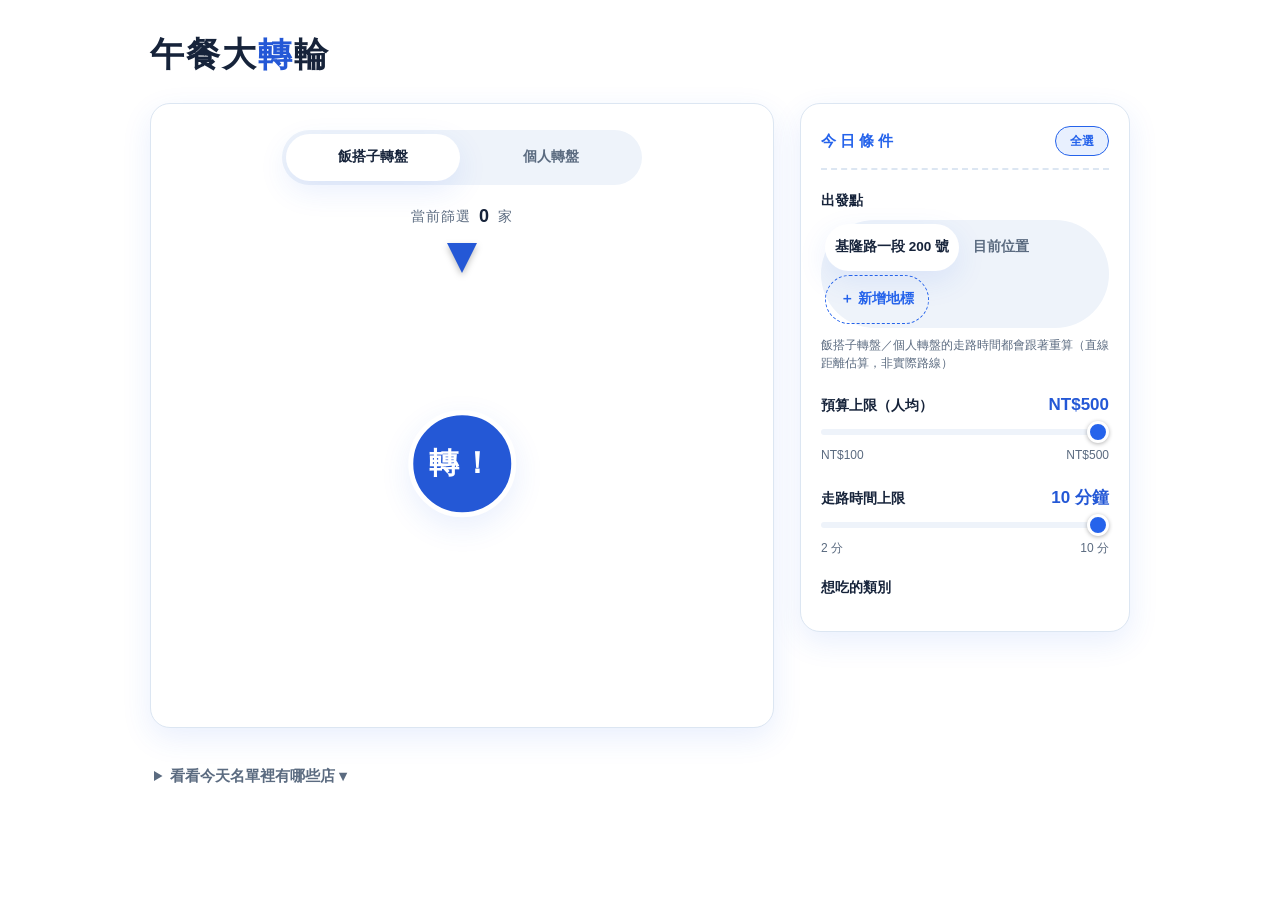
==== commit 492f160a: "共享轉盤改成飯搭子圈專屬，新增個人轉盤與可自訂出發地標 - shared_spots 收斂成每個飯搭子圈自己的共享轉盤（既有資料歸戶給「吃吃吃」），   新增 personal_spots 給每個人自" ====
--- a/index.html
+++ b/index.html
@@ -17,6 +17,11 @@
 <body>
 
 <div class="app">
+  <div class="pwa-install-bar" id="pwaInstallBar" hidden>
+    <span class="pwa-install-text">📲 把午餐轉輪加到主畫面，下次一鍵打開</span>
+    <button class="btn btn-go" id="pwaInstallBtn" type="button">安裝</button>
+    <button class="pwa-install-dismiss" id="pwaInstallDismissBtn" type="button" aria-label="不再顯示">×</button>
+  </div>
   <header class="masthead">
     <div class="masthead-title">
       <h1 class="brand" id="brand">午餐大<span class="zhuan">轉</span>輪</h1>
@@ -39,19 +44,32 @@
   <main class="board">
     <section class="card wheel-panel" aria-label="轉輪">
       <div class="wheel-tabs" role="tablist" aria-label="轉盤來源">
-        <button class="wheel-tab on" id="tabShared" type="button" role="tab" aria-selected="true">共享轉盤<span class="wheel-tab-count" id="sharedCount" hidden>0</span></button>
-        <button class="wheel-tab" id="tabDefault" type="button" role="tab" aria-selected="false">預設轉盤</button>
-      </div>
+        <button class="wheel-tab on" id="tabShared" type="button" role="tab" aria-selected="true">飯搭子轉盤<span class="wheel-tab-count" id="sharedCount" hidden>0</span></button>
+        <button class="wheel-tab" id="tabPersonal" type="button" role="tab" aria-selected="false">個人轉盤<span class="wheel-tab-count" id="personalCount" hidden>0</span></button>
+        <button class="wheel-tab" id="tabDefault" type="button" role="tab" aria-selected="false" hidden>預設轉盤</button>
+      </div>
+      <div class="group-wheel-switcher" id="groupWheelSwitcher" hidden></div>
       <button class="add-spot-btn" id="addSpotBtn" type="button" hidden>+ 新增地點到共享清單</button>
       <div class="group-banner" id="groupBanner" hidden>
-        <div class="group-banner-head">
-          <span class="group-banner-title">🍚 飯搭子圈：<span id="groupBannerName"></span></span>
-          <button class="group-banner-leave" id="groupBannerLeave" type="button">離開群組模式</button>
-        </div>
-        <div class="group-banner-turn" id="groupBannerTurn" aria-live="polite"></div>
-        <button type="button" class="group-banner-result" id="groupBannerResult" hidden aria-live="polite"></button>
-      </div>
-      <div class="wheel-meta">
+        <button type="button" class="group-banner-summary" id="groupBannerSummary" aria-expanded="false" aria-controls="groupBannerDetail">
+          <span class="group-banner-summary-text" id="groupBannerSummaryText"></span>
+          <span class="group-banner-chevron" aria-hidden="true">▾</span>
+        </button>
+        <div class="group-banner-detail" id="groupBannerDetail" hidden>
+          <div class="group-banner-head">
+            <span class="group-banner-title">🍚 飯搭子圈：<span id="groupBannerName"></span></span>
+            <button class="group-banner-leave" id="groupBannerLeave" type="button">離開群組模式</button>
+          </div>
+          <div class="group-banner-turn" id="groupBannerTurn" aria-live="polite"></div>
+          <button type="button" class="group-banner-result" id="groupBannerResult" hidden aria-live="polite"></button>
+        </div>
+      </div>
+      <div class="group-gate" id="groupGate" hidden>
+        <div class="group-gate-emoji" aria-hidden="true">🍚</div>
+        <p class="group-gate-text">還沒加入任何飯搭子圈，加入或建立一個就能大家一起編輯共享轉盤</p>
+        <button class="btn btn-go" id="groupGateBtn" type="button">建立或加入飯搭子圈</button>
+      </div>
+      <div class="wheel-meta" id="wheelMeta">
         <div class="match-count">當前篩選 <b id="count">0</b> 家</div>
         <span class="quota-badge" id="quotaBadge" hidden></span>
       </div>
@@ -81,11 +99,12 @@
 
       <div class="field" id="originField">
         <label>出發點</label>
-        <div class="wheel-tabs origin-tabs" role="tablist" aria-label="出發點">
-          <button class="wheel-tab on" id="originDefaultBtn" type="button" role="tab" aria-selected="true">基隆路一段 200 號</button>
-          <button class="wheel-tab" id="originGpsBtn" type="button" role="tab" aria-selected="false">目前位置</button>
-        </div>
-        <div class="origin-msg" id="originMsg" role="status" aria-live="polite">預設轉盤／共享轉盤的走路時間都會跟著重算（直線距離估算，非實際路線）</div>
+        <div class="wheel-tabs origin-tabs" role="tablist" aria-label="出發點" id="originTabs">
+          <button class="wheel-tab on" id="originDefaultBtn" type="button" role="tab" aria-selected="true" data-origin-key="default">基隆路一段 200 號</button>
+          <button class="wheel-tab" id="originGpsBtn" type="button" role="tab" aria-selected="false" data-origin-key="gps">目前位置</button>
+          <button class="origin-add-btn" id="originAddBtn" type="button">＋ 新增地標</button>
+        </div>
+        <div class="origin-msg" id="originMsg" role="status" aria-live="polite">飯搭子轉盤／個人轉盤的走路時間都會跟著重算（直線距離估算，非實際路線）</div>
       </div>
 
       <div class="field">
@@ -109,7 +128,7 @@
     </aside>
   </main>
 
-  <details class="roster">
+  <details class="roster" id="rosterDetails">
     <summary>看看今天名單裡有哪些店 ▾</summary>
     <div class="roster-grid" id="roster"></div>
   </details>
@@ -124,8 +143,10 @@
       <div class="badges" id="rBadges"></div>
       <div class="addr" id="rAddr"></div>
       <div class="note" id="rNote"></div>
+      <div class="r-quota" id="rQuota"></div>
       <div class="actions">
         <a class="btn btn-go" id="rMap" target="_blank" rel="noopener">🗺️ 開 Google 地圖出發</a>
+        <button class="btn btn-again" id="rShareBtn" type="button">📤 分享給朋友</button>
         <button class="btn btn-again" id="rAgain">手滑了，再轉一次</button>
       </div>
     </div>
@@ -143,6 +164,7 @@
       <div class="group-result-meta" id="groupResultMeta"></div>
       <div class="actions">
         <a class="btn btn-go" id="groupResultMap" target="_blank" rel="noopener">🗺️ 開 Google 地圖出發</a>
+        <button class="btn btn-again" id="groupResultShareBtn" type="button">📤 分享給朋友</button>
       </div>
     </div>
   </div>
@@ -220,6 +242,32 @@
   </div>
 </div>
 
+<div class="spot-veil" id="originAddVeil" aria-hidden="true">
+  <div class="spot-card" role="dialog" aria-modal="true" aria-labelledby="originAddTitle">
+    <button class="close" id="originAddCloseBtn" aria-label="關閉">×</button>
+    <h2 id="originAddTitle">新增常用出發地標</h2>
+    <p class="spot-hint">貼 Google Maps 網址可以自動帶入地標名稱、經緯度，之後選這個地標，走路時間都會自動用它重算。</p>
+
+    <label class="spot-field">
+      <span>Google Maps 網址</span>
+      <div class="spot-quick">
+        <input type="url" id="originAddUrl" placeholder="貼上 Google Maps 網址…">
+        <button class="btn btn-again" id="originAddAutoFillBtn" type="button">自動帶入</button>
+      </div>
+    </label>
+    <div class="spot-quick-msg" id="originAddQuickMsg"></div>
+
+    <label class="spot-field">
+      <span>地標名稱</span>
+      <input type="text" id="originAddName" maxlength="40" placeholder="例如：公司、住家">
+    </label>
+
+    <div class="spot-msg" id="originAddMsg" role="status" aria-live="polite"></div>
+    <button class="btn btn-go" id="originAddSubmitBtn" type="button">新增地標</button>
+    <button class="btn btn-again" id="originAddCancelBtn" type="button">取消</button>
+  </div>
+</div>
+
 <div class="profile-veil" id="profileVeil" aria-hidden="true">
   <div class="profile-card" role="dialog" aria-modal="true" aria-labelledby="profileTitle">
     <button class="close" id="profileCloseBtn" aria-label="關閉">×</button>
--- a/style.css
+++ b/style.css
@@ -54,6 +54,20 @@
 
   .app { max-width: 1020px; margin: 0 auto; padding: 28px 20px 48px; }
 
+  /* ── PWA 安裝提示條（UX 優化 #2）── */
+  .pwa-install-bar {
+    display: flex; align-items: center; gap: 10px; flex-wrap: wrap;
+    background: var(--accent-soft); border: 1px solid var(--line); border-radius: var(--radius-md);
+    padding: 10px 14px; margin-bottom: 18px; font-size: var(--fs-md); color: var(--text);
+  }
+  .pwa-install-bar[hidden] { display: none; }
+  .pwa-install-text { flex: 1; min-width: 180px; }
+  .pwa-install-bar .btn { padding: 8px 16px; font-size: var(--fs-md); flex: none; }
+  .pwa-install-dismiss {
+    background: none; border: none; color: var(--text-2); font-size: 20px; cursor: pointer;
+    line-height: 1; padding: 11px; flex: none;
+  }
+
   /* ── header ── */
   header.masthead {
     display: flex; justify-content: space-between; align-items: center;
@@ -90,6 +104,7 @@
     display: flex; align-items: center; justify-content: center; gap: 5px; transition: all .12s;
   }
   .wheel-tab.on { background: var(--surface); color: var(--text); box-shadow: var(--shadow); }
+  .wheel-tab[hidden] { display: none; }
   .wheel-tab-count {
     font-size: var(--fs-xs); font-weight: 700; color: var(--accent); background: var(--accent-soft);
     border-radius: var(--radius-pill); padding: 1px 7px; font-variant-numeric: tabular-nums;
@@ -101,12 +116,45 @@
   }
   .add-spot-btn:hover { filter: brightness(1.04); }
 
-  /* ── 飯搭子圈：群組模式橫幅 ── */
+  /* 有加入 2 個以上飯搭子圈時，飯搭子轉盤上方的群組切換小按鈕列。 */
+  .group-wheel-switcher { display: flex; gap: 6px; flex-wrap: wrap; justify-content: center; width: 100%; }
+  .group-wheel-switcher[hidden] { display: none; }
+  .group-switch-pill {
+    border: 1px solid var(--line); background: var(--surface); color: var(--text-2);
+    border-radius: var(--radius-pill); padding: 5px 13px; font: inherit; font-size: var(--fs-xs); font-weight: 700; cursor: pointer;
+  }
+  .group-switch-pill.on { border-color: var(--accent); background: var(--accent-soft); color: var(--accent); }
+
+  /* 飯搭子轉盤分頁的守門畫面：還沒加入任何飯搭子圈時取代整個轉盤區塊。 */
+  .group-gate {
+    width: 100%; display: flex; flex-direction: column; align-items: center; gap: 10px;
+    padding: 34px 20px; text-align: center;
+  }
+  .group-gate[hidden] { display: none; }
+  .group-gate-emoji { font-size: 36px; }
+  .group-gate-text { margin: 0; color: var(--text-2); font-size: var(--fs-md); line-height: 1.6; max-width: 320px; }
+
+  /* ── 飯搭子圈：群組模式橫幅 ──
+     預設只顯示一行摘要（圈名＋目前狀態），點了才展開圈名/離開按鈕/完整
+     輪值與結果——群組模式的橫幅原本展開就是 3-4 行，會把轉盤往下擠一大
+     截，手機上要多滑一段才看得到「轉！」按鈕（UX 優化 #1）。 */
   .group-banner {
-    width: 100%; border-radius: 14px; padding: 12px 14px; font-size: var(--fs-md);
-    background: var(--accent-soft); color: var(--text); display: flex; flex-direction: column; gap: 8px;
+    width: 100%; border-radius: 14px; font-size: var(--fs-md);
+    background: var(--accent-soft); color: var(--text); overflow: hidden;
   }
   .group-banner[hidden] { display: none; }
+  .group-banner-summary {
+    width: 100%; display: flex; align-items: center; justify-content: space-between; gap: 8px;
+    background: none; border: none; padding: 13px 14px; font: inherit; font-size: 13.5px; font-weight: 800;
+    color: var(--text); cursor: pointer; text-align: left;
+  }
+  .group-banner-summary-text {
+    min-width: 0; overflow: hidden; text-overflow: ellipsis; white-space: nowrap;
+  }
+  .group-banner-chevron { flex: none; color: var(--text-2); transition: transform .15s; }
+  .group-banner-summary[aria-expanded="true"] .group-banner-chevron { transform: rotate(180deg); }
+  .group-banner-detail { display: flex; flex-direction: column; gap: 8px; padding: 0 14px 12px; }
+  .group-banner-detail[hidden] { display: none; }
   .group-banner-head { display: flex; align-items: center; justify-content: space-between; gap: 8px; }
   .group-banner-title {
     font-weight: 800; font-size: 13.5px; min-width: 0;
@@ -182,8 +230,17 @@
     color: var(--action); font-size: 17px; font-weight: 900; font-variant-numeric: tabular-nums;
   }
   #originField label { margin-bottom: 8px; }
-  .origin-tabs { max-width: none; }
+  /* 出發點常用地標數量不固定，改用可換行的 pill 列，不再是固定兩顆等分。 */
+  .origin-tabs {
+    max-width: none; flex-wrap: wrap;
+  }
+  .origin-tabs .wheel-tab { flex: none; }
   .origin-tabs .wheel-tab:disabled { opacity: .55; cursor: progress; }
+  .origin-add-btn {
+    border: 1.5px dashed var(--accent); background: transparent; color: var(--accent);
+    border-radius: var(--radius-pill); padding: 13px 14px; font: inherit; font-size: 13.5px; font-weight: 700; cursor: pointer;
+  }
+  .origin-add-btn:hover { background: var(--accent-soft); }
   .origin-msg { font-size: var(--fs-xs); color: var(--text-2); margin-top: 8px; line-height: 1.5; }
   .origin-msg.err { color: var(--action); }
   .origin-msg.ok { color: var(--accent); }
@@ -277,6 +334,7 @@
   .badge.money { background: var(--accent-soft); color: var(--accent); font-weight: 700; }
   .ticket .addr { font-size: 13.5px; color: var(--text-2); }
   .ticket .note { font-size: var(--fs-md); color: var(--amber); font-weight: 700; }
+  .ticket .r-quota { font-size: var(--fs-sm); color: var(--text-2); }
   .group-result-meta { font-size: 13.5px; color: var(--text-2); }
   .ticket .actions { display: flex; flex-direction: column; gap: 9px; margin-top: 6px; }
   .btn {
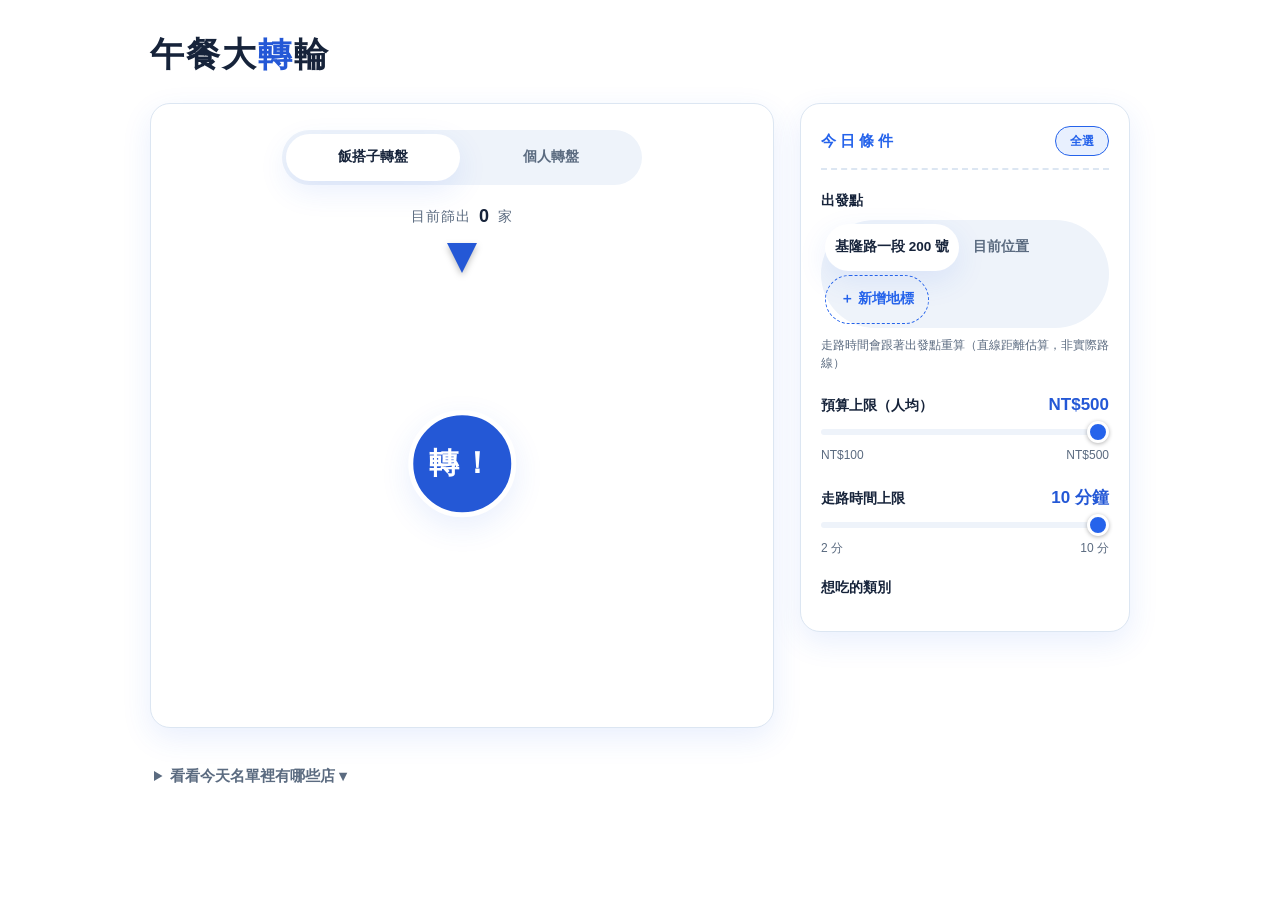
==== commit 9e7c9de6: "新增餐廳卡片刪除／復原功能，共享清單與個人清單都能操作 - shared_spots、personal_spots 各加 deleted_at／deleted_by 欄位做軟刪除，   沿用既有 RL" ====
--- a/index.html
+++ b/index.html
@@ -25,6 +25,10 @@
   <header class="masthead">
     <div class="masthead-title">
       <h1 class="brand" id="brand">午餐大<span class="zhuan">轉</span>輪</h1>
+      <div class="line-profile" id="lineProfile" hidden>
+        <img class="line-profile-avatar" id="lineProfileAvatar" alt="" hidden>
+        <span id="lineProfileName"></span>
+      </div>
     </div>
     <div class="auth-bar" id="authBar" hidden>
       <button id="groupsBtn" type="button">飯搭子圈</button>
@@ -58,7 +62,7 @@
         <div class="group-banner-detail" id="groupBannerDetail" hidden>
           <div class="group-banner-head">
             <span class="group-banner-title">🍚 飯搭子圈：<span id="groupBannerName"></span></span>
-            <button class="group-banner-leave" id="groupBannerLeave" type="button">離開群組模式</button>
+            <button class="group-banner-leave" id="groupBannerLeave" type="button">先切回自己轉</button>
           </div>
           <div class="group-banner-turn" id="groupBannerTurn" aria-live="polite"></div>
           <button type="button" class="group-banner-result" id="groupBannerResult" hidden aria-live="polite"></button>
@@ -70,7 +74,7 @@
         <button class="btn btn-go" id="groupGateBtn" type="button">建立或加入飯搭子圈</button>
       </div>
       <div class="wheel-meta" id="wheelMeta">
-        <div class="match-count">當前篩選 <b id="count">0</b> 家</div>
+        <div class="match-count">目前篩出 <b id="count">0</b> 家</div>
         <span class="quota-badge" id="quotaBadge" hidden></span>
       </div>
       <div class="wheel-stage" id="stage">
@@ -104,7 +108,7 @@
           <button class="wheel-tab" id="originGpsBtn" type="button" role="tab" aria-selected="false" data-origin-key="gps">目前位置</button>
           <button class="origin-add-btn" id="originAddBtn" type="button">＋ 新增地標</button>
         </div>
-        <div class="origin-msg" id="originMsg" role="status" aria-live="polite">飯搭子轉盤／個人轉盤的走路時間都會跟著重算（直線距離估算，非實際路線）</div>
+        <div class="origin-msg" id="originMsg" role="status" aria-live="polite">走路時間會跟著出發點重算（直線距離估算，非實際路線）</div>
       </div>
 
       <div class="field">
@@ -130,7 +134,16 @@
 
   <details class="roster" id="rosterDetails">
     <summary>看看今天名單裡有哪些店 ▾</summary>
+    <div class="roster-msg" id="rosterMsg" role="status" aria-live="polite"></div>
     <div class="roster-grid" id="roster"></div>
+  </details>
+
+  <details class="roster deleted-roster" id="deletedRosterDetails" hidden>
+    <summary>被刪除的店，還能復原 ▾<span class="deleted-roster-count" id="deletedRosterCount" hidden>0</span></summary>
+    <div class="roster-msg" id="deletedRosterMsg" role="status" aria-live="polite"></div>
+    <div class="roster-grid" id="deletedRoster">
+      <div class="deleted-roster-empty" id="deletedRosterEmpty">目前沒有被刪除的店</div>
+    </div>
   </details>
 </div>
 
@@ -147,8 +160,10 @@
       <div class="actions">
         <a class="btn btn-go" id="rMap" target="_blank" rel="noopener">🗺️ 開 Google 地圖出發</a>
         <button class="btn btn-again" id="rShareBtn" type="button">📤 分享給朋友</button>
+        <button class="btn btn-go" id="liffReportBtn" type="button" hidden>✅ 回報結果</button>
         <button class="btn btn-again" id="rAgain">手滑了，再轉一次</button>
       </div>
+      <div class="r-liff-msg" id="rLiffMsg" role="status" aria-live="polite"></div>
     </div>
   </div>
 </div>
@@ -305,7 +320,7 @@
       <h2 id="groupsTitle">飯搭子圈</h2>
       <div class="group-create-row">
         <label class="sr-only" for="groupNameInput">新群組名稱</label>
-        <input type="text" id="groupNameInput" maxlength="60" placeholder="新群組名稱…">
+        <input type="text" id="groupNameInput" maxlength="60" placeholder="新圈子的名字…">
         <button class="btn btn-go" id="groupCreateBtn" type="button">＋ 建立</button>
       </div>
       <div class="groups-msg" id="groupListMsg" role="status" aria-live="polite"></div>
@@ -336,7 +351,7 @@
 
       <div class="group-member-list" id="groupMemberList"></div>
 
-      <button class="btn btn-go" id="groupUseWheelBtn" type="button">用這個群組轉盤</button>
+      <button class="btn btn-go" id="groupUseWheelBtn" type="button">用這個圈轉盤</button>
       <button type="button" class="group-leave-btn" id="groupLeaveBtn">退出這個飯搭子圈</button>
     </div>
   </div>
@@ -344,6 +359,9 @@
 
 <div id="srAnnounce" class="sr-only" role="status" aria-live="polite"></div>
 
+<!-- LINE LIFF SDK：一定要在 script.js（type="module"，延後執行）之前用一般
+     <script> 載入，才能保證 window.liff 在 script.js 開始跑的時候已經存在。 -->
+<script src="https://static.line-scdn.net/liff/edge/2/sdk.js"></script>
 <script type="module" src="script.js"></script>
 </body>
 </html>
--- a/style.css
+++ b/style.css
@@ -85,6 +85,13 @@
   .brand.spinning .zhuan { animation: zhuan-spin 1s linear infinite; }
   @keyframes zhuan-spin { to { transform: rotate(360deg); } }
 
+  /* 在 LINE App 內開啟（LIFF）時顯示的 LINE 個人資料，外部瀏覽器打開
+     時整個 hidden，不會出現在畫面上。 */
+  .line-profile { display: flex; align-items: center; gap: 6px; font-size: var(--fs-sm); color: var(--text-2); }
+  .line-profile[hidden] { display: none; }
+  .line-profile-avatar { width: 22px; height: 22px; border-radius: 50%; object-fit: cover; }
+  .line-profile-avatar[hidden] { display: none; }
+
   /* ── layout ── */
   main.board { display: grid; grid-template-columns: minmax(0, 1fr) 330px; gap: 26px; align-items: start; }
   @media (max-width: 860px) { main.board { grid-template-columns: 1fr; } }
@@ -177,6 +184,7 @@
   /* 「當前篩選 X 家」跟「今天還可轉 N 次」語意上是同一組資訊，用一個
      容器包起來讓間距比 panel 其他區塊窄，視覺上讀成一組（issue #044）。 */
   .wheel-meta { display: flex; align-items: center; justify-content: center; gap: 10px; flex-wrap: wrap; }
+  .wheel-meta[hidden] { display: none; }
   .match-count {
     font-size: var(--fs-base); color: var(--text-2); letter-spacing: 1px;
     display: flex; align-items: center; gap: 8px;
@@ -295,17 +303,40 @@
     position: relative;
   }
   .r-row.skipped { opacity: .45; }
+  /* 名單尾端「另有 N 家超過走路時間上限」的說明列，橫跨整個 grid（issue #005） */
+  .roster-note { grid-column: 1 / -1; font-size: var(--fs-sm); color: var(--text-2); padding: 2px 4px; }
   .r-row .r-name { font-weight: 700; font-size: 14.5px; display: flex; justify-content: space-between; gap: 8px; padding-right: 46px; }
+  .r-row.has-actions .r-name { padding-right: 88px; }
   .r-row .r-meta { color: var(--text-2); display: flex; gap: 10px; flex-wrap: wrap; font-variant-numeric: tabular-nums; }
   .r-row .r-note { color: var(--text-2); font-size: var(--fs-sm); }
   /* 44x44 是 WCAG 2.5.5 建議的最小觸控目標，原本只有 24x24px 在手機上很難點中（issue #007） */
-  .r-edit-btn {
-    position: absolute; top: 4px; right: 4px; width: 44px; height: 44px; border-radius: 50%;
+  .r-row-actions { position: absolute; top: 4px; right: 4px; display: flex; gap: 2px; }
+  .r-edit-btn, .r-delete-btn {
+    width: 42px; height: 42px; border-radius: 50%;
     border: none; background: var(--surface-2); color: var(--text-2); cursor: pointer;
     display: flex; align-items: center; justify-content: center; font-size: var(--fs-base); padding: 0;
     transition: background .12s, color .12s;
   }
   .r-edit-btn:hover { background: var(--accent-soft); color: var(--accent); }
+  .r-delete-btn:hover { background: var(--surface); color: var(--action); }
+  .r-delete-btn.confirm { width: auto; border-radius: 20px; padding: 0 10px; font-size: var(--fs-xs); font-weight: 700; color: var(--action); background: var(--surface); }
+
+  .roster-msg { font-size: var(--fs-sm); min-height: 18px; margin-top: 4px; }
+  .roster-msg.err { color: var(--action); }
+  .roster-msg.ok { color: var(--accent); font-weight: 700; }
+
+  /* ── 被刪除名單／復原 ── */
+  .deleted-roster { opacity: .9; }
+  .deleted-roster-count { margin-left: 6px; font-size: var(--fs-sm); color: var(--text-2); }
+  .deleted-roster-empty { grid-column: 1 / -1; font-size: var(--fs-sm); color: var(--text-2); padding: 2px 4px; }
+  .r-row.deleted-row { opacity: .7; }
+  .r-row.deleted-row .r-name { padding-right: 84px; }
+  .r-restore-btn {
+    position: absolute; top: 4px; right: 4px; height: 36px; border-radius: 18px; padding: 0 12px;
+    border: none; background: var(--accent-soft); color: var(--accent); cursor: pointer;
+    font-size: var(--fs-sm); font-weight: 700; transition: background .12s;
+  }
+  .r-restore-btn:hover { background: var(--accent); color: var(--accent-ink); }
 
   /* ── result modal ── */
   .veil {
@@ -337,6 +368,8 @@
   .ticket .r-quota { font-size: var(--fs-sm); color: var(--text-2); }
   .group-result-meta { font-size: 13.5px; color: var(--text-2); }
   .ticket .actions { display: flex; flex-direction: column; gap: 9px; margin-top: 6px; }
+  .r-liff-msg { font-size: var(--fs-sm); min-height: 16px; text-align: center; }
+  .r-liff-msg.err { color: var(--action); }
   .btn {
     border: none; border-radius: var(--radius-md); padding: 12px 16px; font: inherit; font-size: var(--fs-lg);
     font-weight: 700; cursor: pointer; text-decoration: none; display: block; text-align: center;
@@ -344,6 +377,7 @@
   }
   .btn:hover { filter: brightness(1.06); }
   .btn:active { transform: scale(.98); }
+  .btn[hidden] { display: none; } /* .btn 的 display:block 會蓋掉 hidden 屬性的預設樣式，要另外補（issue #046） */
   .btn-go { background: var(--accent); color: var(--accent-ink); }
   .btn-again { background: var(--chip-bg); color: var(--text); }
   .ticket .close {
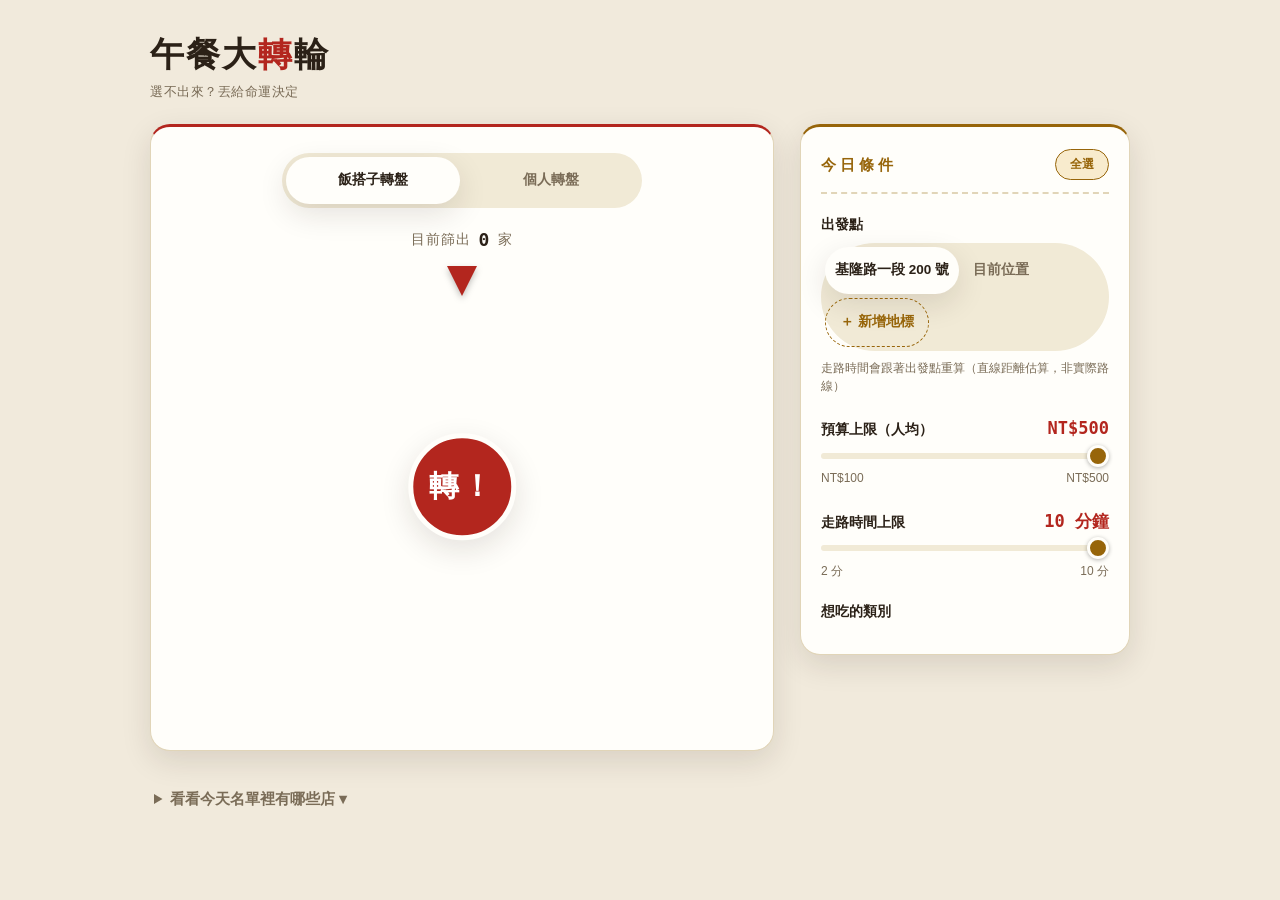
==== commit ac434a11: "UI/UX 視覺優化：呼應「訂單存根」語彙的自助餐分格餐盤設計系統 配色從通用藍白 SaaS 風改成暖色餐盤／紙托色調，辣椒紅（--action） 用在轉盤／主要 CTA／錯誤訊息，咖哩金（--acc" ====
--- a/index.html
+++ b/index.html
@@ -24,7 +24,10 @@
   </div>
   <header class="masthead">
     <div class="masthead-title">
-      <h1 class="brand" id="brand">午餐大<span class="zhuan">轉</span>輪</h1>
+      <div class="brand-block">
+        <h1 class="brand" id="brand">午餐大<span class="zhuan">轉</span>輪</h1>
+        <p class="brand-tagline">選不出來？丟給命運決定</p>
+      </div>
       <div class="line-profile" id="lineProfile" hidden>
         <img class="line-profile-avatar" id="lineProfileAvatar" alt="" hidden>
         <span id="lineProfileName"></span>
@@ -180,7 +183,9 @@
       <div class="actions">
         <a class="btn btn-go" id="groupResultMap" target="_blank" rel="noopener">🗺️ 開 Google 地圖出發</a>
         <button class="btn btn-again" id="groupResultShareBtn" type="button">📤 分享給朋友</button>
-      </div>
+        <button class="btn btn-go" id="groupResultLiffBtn" type="button" hidden>📣 傳到聊天室</button>
+      </div>
+      <div class="r-liff-msg" id="groupResultLiffMsg" role="status" aria-live="polite"></div>
     </div>
   </div>
 </div>
--- a/style.css
+++ b/style.css
@@ -1,27 +1,30 @@
   /* ══════════════════════════════════════════════════════════
      設計系統 Design Tokens
-     配色：藍白極簡風。--accent／--action 都在同一個藍色家族裡
-     （--action 是主按鈕用的正藍，--accent 是輔助強調用的中藍），
-     搭大量白／淺灰藍留白。只有亮色模式，不跟隨系統切換暗色。
+     配色：自助餐分格餐盤風。頁面底色是暖石灰的「餐盤」，卡片是暖白
+     的「紙托」；--action 是辣椒紅（轉盤、主 CTA、錯誤訊息），--accent
+     是咖哩金（次要強調、已選中狀態、連結）。變數名稱維持原樣，方便
+     全檔案既有的 var(--x) 直接吃到新配色，不用逐一改選取器。
+     只有亮色模式，不跟隨系統切換暗色（沿用原本設計決策）。
      ══════════════════════════════════════════════════════════ */
   :root {
     /* 顏色 */
-    --bg: #FFFFFF;
-    --surface: #FFFFFF;
-    --surface-2: #EEF3FA;
-    --text: #16233A;
-    --text-2: #5B6B80;
-    --line: #DCE6F2;
-    --accent: #2563EB;
-    --accent-soft: #E8F0FE;
+    --bg: #F1EADC;
+    --surface: #FFFEFA;
+    --surface-2: #F7F1E3;
+    --text: #2B2117;
+    --text-2: #7A6C57;
+    --line: #E1D5B8;
+    --accent: #97650A;
+    --accent-soft: #F8EBCD;
     --accent-ink: #FFFFFF;
-    --action: #2458D6;
-    --action-hover: #1D46B0;
+    --action: #B3261E;
+    --action-hover: #8F1E17;
     --action-ink: #FFFFFF;
     --amber: #8A5A12; /* 原本 #E8A33D 在白底上文字對比只有約 2.16:1，未達 WCAG AA 4.5:1，加深至此（issue #012） */
-    --chip-bg: #EEF3FA;
-    --shadow: 0 10px 30px rgba(37, 99, 235, .10);
-    --shadow-lg: 0 18px 50px rgba(37, 99, 235, .16);
+    --chip-bg: #F1EAD6;
+    --shadow: 0 10px 30px rgba(43, 27, 15, .12);
+    --shadow-lg: 0 18px 50px rgba(43, 27, 15, .20);
+    --font-num: ui-monospace, "SF Mono", "Roboto Mono", "Consolas", monospace;
 
     /* 圓角弧度 */
     --radius-sm: 8px;
@@ -52,7 +55,12 @@
     -webkit-font-smoothing: antialiased;
   }
 
-  .app { max-width: 1020px; margin: 0 auto; padding: 28px 20px 48px; }
+  .app { max-width: 1020px; margin: 0 auto; padding: 28px 20px calc(48px + env(safe-area-inset-bottom)); }
+  @media (max-width: 380px) {
+    .app { padding-left: 14px; padding-right: 14px; }
+    .wheel-panel { padding: 22px 14px 26px; }
+    .slip { padding: 20px 14px; }
+  }
 
   /* ── PWA 安裝提示條（UX 優化 #2）── */
   .pwa-install-bar {
@@ -73,7 +81,8 @@
     display: flex; justify-content: space-between; align-items: center;
     flex-wrap: wrap; gap: 14px; margin-bottom: 22px;
   }
-  .masthead-title { display: flex; align-items: baseline; gap: 14px; flex-wrap: wrap; }
+  .masthead-title { display: flex; align-items: center; gap: 14px; flex-wrap: wrap; }
+  .brand-block { display: flex; flex-direction: column; gap: 2px; }
   .brand {
     font-size: 34px; font-weight: 900; letter-spacing: 2px; margin: 0;
     display: inline-flex; align-items: baseline;
@@ -84,6 +93,11 @@
   }
   .brand.spinning .zhuan { animation: zhuan-spin 1s linear infinite; }
   @keyframes zhuan-spin { to { transform: rotate(360deg); } }
+  .brand-tagline { margin: 0; font-size: var(--fs-sm); color: var(--text-2); letter-spacing: .5px; }
+  @media (max-width: 420px) {
+    .brand { font-size: 27px; letter-spacing: 1px; }
+    .brand-tagline { font-size: 11px; }
+  }
 
   /* 在 LINE App 內開啟（LIFF）時顯示的 LINE 個人資料，外部瀏覽器打開
      時整個 hidden，不會出現在畫面上。 */
@@ -96,10 +110,14 @@
   main.board { display: grid; grid-template-columns: minmax(0, 1fr) 330px; gap: 26px; align-items: start; }
   @media (max-width: 860px) { main.board { grid-template-columns: 1fr; } }
 
+  /* 兩張卡片視覺上是同一個分格餐盤裡的兩格：轉盤格用辣椒紅、條件格
+     用咖哩金收邊，一眼分得出「主餐區」跟「配菜區」。 */
   .card {
-    background: var(--surface); border: 1px solid var(--line);
+    background: var(--surface); border: 1px solid var(--line); border-top: 3px solid var(--line);
     border-radius: var(--radius-lg); box-shadow: var(--shadow);
   }
+  .wheel-panel { border-top-color: var(--action); }
+  .slip { border-top-color: var(--accent); }
 
   /* ── wheel panel ── */
   .wheel-panel { padding: 26px 22px 30px; display: flex; flex-direction: column; align-items: center; gap: 18px; }
@@ -179,6 +197,7 @@
     width: 100%; text-align: left; color: var(--text); cursor: pointer;
   }
   .group-banner-result:hover, .group-banner-result:focus-visible { filter: brightness(0.97); }
+  .group-banner-result[hidden] { display: none; } /* 跟 .btn 同款 display 蓋掉 hidden 的問題，補上（issue #053） */
   .result-hint { margin-left: auto; color: var(--text-2); font-size: var(--fs-xs); }
 
   /* 「當前篩選 X 家」跟「今天還可轉 N 次」語意上是同一組資訊，用一個
@@ -189,7 +208,7 @@
     font-size: var(--fs-base); color: var(--text-2); letter-spacing: 1px;
     display: flex; align-items: center; gap: 8px;
   }
-  .match-count b { color: var(--text); font-size: 18px; font-variant-numeric: tabular-nums; }
+  .match-count b { color: var(--text); font-size: 18px; font-variant-numeric: tabular-nums; font-family: var(--font-num); }
 
   .wheel-stage { position: relative; width: min(100%, 430px); aspect-ratio: 1; }
   canvas#wheel { width: 100%; height: 100%; display: block; }
@@ -236,6 +255,7 @@
   .field label { display: flex; justify-content: space-between; align-items: baseline; font-size: var(--fs-base); font-weight: 700; }
   .field output {
     color: var(--action); font-size: 17px; font-weight: 900; font-variant-numeric: tabular-nums;
+    font-family: var(--font-num);
   }
   #originField label { margin-bottom: 8px; }
   /* 出發點常用地標數量不固定，改用可換行的 pill 列，不再是固定兩顆等分。 */
@@ -351,18 +371,37 @@
     animation: pop .35s cubic-bezier(.2, 1.4, .4, 1);
   }
   @keyframes pop { from { transform: scale(.7); opacity: 0; } }
+  /* 簽名視覺：像被蓋了章的訂單存根，斜斜貼在票卡左上角（issue: UIUX 優化）。 */
+  .ticket::before {
+    content: "拍板\A 定案";
+    position: absolute; top: -14px; left: 20px; z-index: 1;
+    width: 72px; height: 72px; border-radius: 50%;
+    border: 2px solid var(--action);
+    box-shadow: 0 0 0 4px var(--surface), 0 0 0 6px var(--action);
+    display: flex; align-items: center; justify-content: center;
+    color: var(--action); font-size: 12px; font-weight: 900; letter-spacing: 2px;
+    line-height: 1.5; text-align: center; white-space: pre-line;
+    transform: rotate(-13deg); opacity: .85; mix-blend-mode: multiply;
+    pointer-events: none;
+  }
   .ticket-inner {
     border: 2px dashed var(--line); border-radius: 14px; padding: 26px 22px 22px;
     display: flex; flex-direction: column; gap: 14px; text-align: center;
   }
   .ticket .eyebrow { font-size: var(--fs-md); letter-spacing: 5px; color: var(--accent); font-weight: 700; }
+  /* 抬頭下方的撕線孔，呼應「今日條件」的訂單/存根語彙。 */
+  .ticket .eyebrow::after {
+    content: ""; display: block; height: 11px; margin: 12px -22px -2px;
+    background-image: radial-gradient(circle 5.5px, rgba(43, 27, 15, .35) 99%, transparent 100%);
+    background-size: 18px 18px; background-position: 9px center; background-repeat: repeat-x;
+  }
   .ticket .r-title { font-size: 30px; font-weight: 900; line-height: 1.25; text-wrap: balance; margin: 0; }
   .ticket .badges { display: flex; justify-content: center; gap: 8px; flex-wrap: wrap; }
   .badge {
     background: var(--chip-bg); border-radius: var(--radius-pill); padding: 4px 12px; font-size: var(--fs-md);
     font-variant-numeric: tabular-nums;
   }
-  .badge.money { background: var(--accent-soft); color: var(--accent); font-weight: 700; }
+  .badge.money { background: var(--accent-soft); color: var(--accent); font-weight: 700; font-family: var(--font-num); }
   .ticket .addr { font-size: 13.5px; color: var(--text-2); }
   .ticket .note { font-size: var(--fs-md); color: var(--amber); font-weight: 700; }
   .ticket .r-quota { font-size: var(--fs-sm); color: var(--text-2); }
@@ -375,8 +414,8 @@
     font-weight: 700; cursor: pointer; text-decoration: none; display: block; text-align: center;
     transition: filter .12s, transform .12s;
   }
-  .btn:hover { filter: brightness(1.06); }
-  .btn:active { transform: scale(.98); }
+  .btn:hover { filter: brightness(1.06); transform: translateY(-1px); }
+  .btn:active { transform: scale(.98) translateY(0); }
   .btn[hidden] { display: none; } /* .btn 的 display:block 會蓋掉 hidden 屬性的預設樣式，要另外補（issue #046） */
   .btn-go { background: var(--accent); color: var(--accent-ink); }
   .btn-again { background: var(--chip-bg); color: var(--text); }
@@ -442,6 +481,7 @@
   .quota-badge {
     background: var(--accent-soft); color: var(--accent); font-weight: 700;
     border-radius: var(--radius-pill); padding: 4px 12px; font-size: var(--fs-md); font-variant-numeric: tabular-nums;
+    font-family: var(--font-num);
   }
   .quota-badge[hidden] { display: none; }
   .quota-badge.spent { background: color-mix(in srgb, var(--action) 16%, transparent); color: var(--action); }
@@ -692,6 +732,7 @@
     display: flex; align-items: center; flex-wrap: wrap; gap: 6px;
   }
   .group-today-result:hover, .group-today-result:focus-visible { filter: brightness(0.97); }
+  .group-today-result[hidden] { display: none; } /* 跟 .btn 同款 display 蓋掉 hidden 的問題，補上（issue #053） */
   #groupUseWheelBtn { width: 100%; margin-top: 4px; padding-top: 14px; border-top: 1px solid var(--line); }
   .group-leave-btn {
     background: none; border: none; color: var(--action); font: inherit; font-size: var(--fs-sm);
